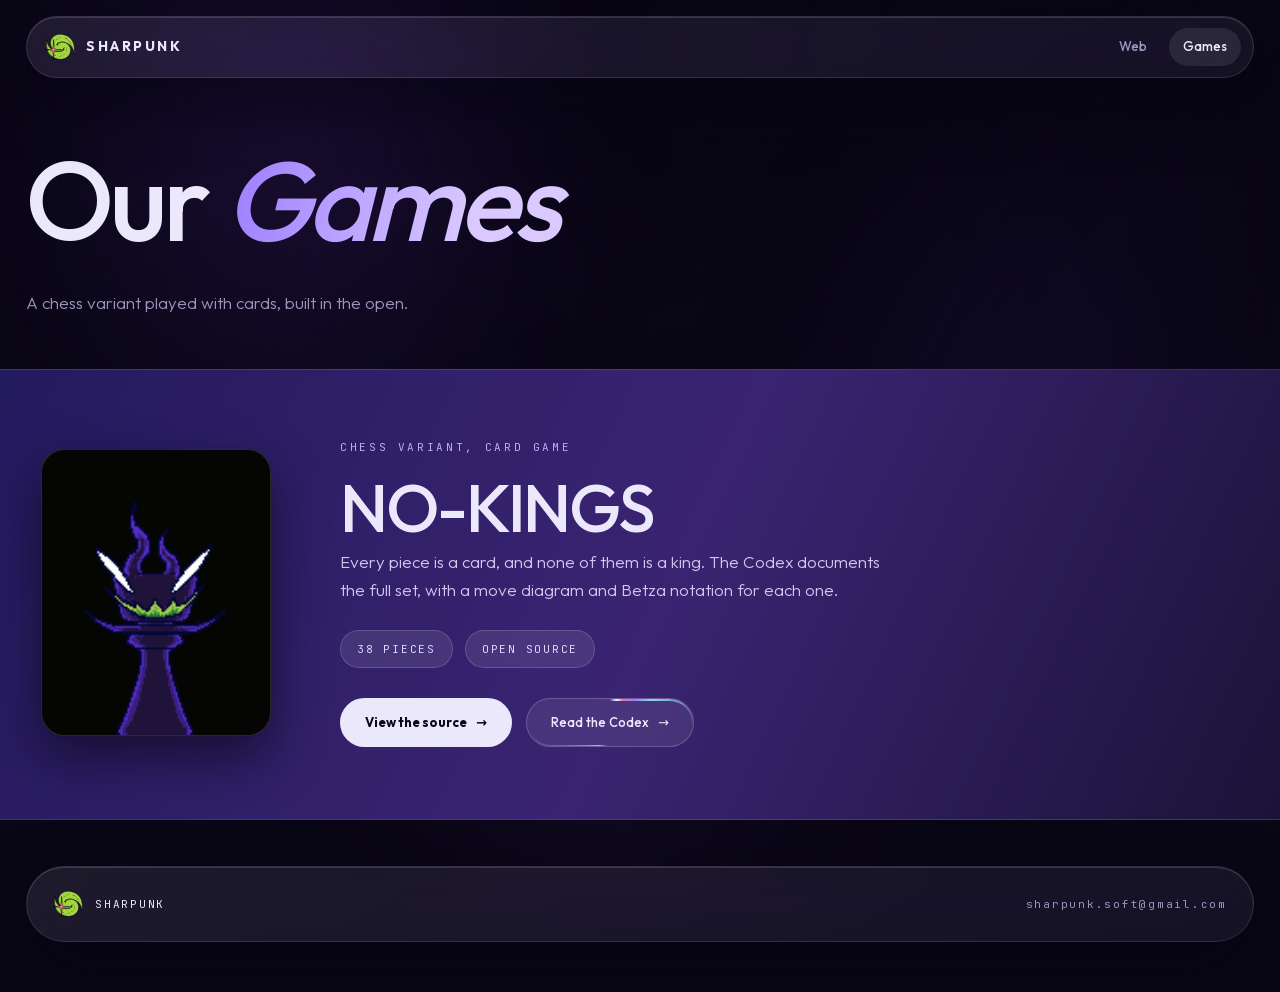
==== games/index.html @ 5f4a90b0 "Drop the Liquid Chrome working name from the shipped site The name was an internal label for one of " ====
<!DOCTYPE html>
<html lang="en">
<head>
  <meta charset="UTF-8">
  <meta name="viewport" content="width=device-width, initial-scale=1.0">
  <title>Games - Sharpunk</title>
  <meta name="description" content="Games built by Sharpunk: NO-KINGS, a chess variant card game, open source on GitHub.">
  <link rel="icon" type="image/svg+xml" href="/favicon.svg">
  <link rel="preload" href="/fonts/outfit.woff2" as="font" type="font/woff2" crossorigin>
  <link rel="preload" href="/fonts/jetbrains-mono.woff2" as="font" type="font/woff2" crossorigin>
  <style>
    /* ============================================================
       SHARPUNK - games
       One game, so it gets a feature treatment rather than a list.
       Layout families here: page header, full-bleed saturated feature,
       footer. Deliberately none of the Web page's sticky stack.
       Dials: DESIGN_VARIANCE 8 - MOTION_INTENSITY 7 - VISUAL_DENSITY 3
       ============================================================ */

    @font-face {
      font-family: 'Outfit'; src: url(/fonts/outfit.woff2) format('woff2');
      font-weight: 100 900; font-display: swap;
    }
    @font-face {
      font-family: 'JetBrains Mono'; src: url(/fonts/jetbrains-mono.woff2) format('woff2');
      font-weight: 100 800; font-display: swap;
    }

    :root {
      --bg:      #090615;
      --violet:  #9b7bff;
      --violet-2:#6d4ad6;
      --fg:      #ece8fb;
      --muted:   #9d95bd;
      --glass:   rgba(255, 255, 255, .055);
      --glass-2: rgba(255, 255, 255, .085);
      --edge:    rgba(255, 255, 255, .11);
      --edge-2:  rgba(255, 255, 255, .19);
      --r-panel: 24px;
      --r-pill:  999px;
      --shell:   1340px;
      --display: 'Outfit', system-ui, sans-serif;
      --mono:    'JetBrains Mono', ui-monospace, monospace;
    }

    * { box-sizing: border-box; }
    html { scroll-behavior: smooth; overflow-x: clip; }
    body {
      margin: 0; background: var(--bg); color: var(--fg);
      font-family: var(--display); font-size: 16px; line-height: 1.65; font-weight: 300;
      -webkit-font-smoothing: antialiased; overflow-x: clip;
    }
    a { color: inherit; }
    ::selection { background: var(--violet); color: #0b0818; }
    .shell { width: 100%; max-width: var(--shell); margin: 0 auto; padding: 0 26px; }
    @media (max-width: 640px) { .shell { padding: 0 18px; } }

    /* ---------------- aurora field ---------------- */
    .aurora { position: fixed; inset: 0; z-index: 0; pointer-events: none; overflow: hidden; }
    .aurora i {
      position: absolute; display: block; border-radius: 50%;
      filter: blur(90px); opacity: .55; will-change: transform;
    }
    .aurora .b1 { width: 56vw; height: 56vw; left: -12vw; top: -14vw;
                  background: radial-gradient(circle, #5b2ea6, transparent 68%);
                  animation: drift1 28s ease-in-out infinite; }
    .aurora .b2 { width: 48vw; height: 48vw; right: -10vw; top: 12vh;
                  background: radial-gradient(circle, #3a2a8f, transparent 66%);
                  animation: drift2 34s ease-in-out infinite; }
    .aurora .b3 { width: 44vw; height: 44vw; left: 24vw; bottom: -18vw;
                  background: radial-gradient(circle, #7a3f9e, transparent 70%);
                  animation: drift3 40s ease-in-out infinite; }
    @keyframes drift1 { 0%,100% { transform: translate3d(0,0,0) scale(1); }
                        50%     { transform: translate3d(8vw, 6vh, 0) scale(1.14); } }
    @keyframes drift2 { 0%,100% { transform: translate3d(0,0,0) scale(1.08); }
                        50%     { transform: translate3d(-7vw, 9vh, 0) scale(.92); } }
    @keyframes drift3 { 0%,100% { transform: translate3d(0,0,0) scale(.96); }
                        50%     { transform: translate3d(6vw, -8vh, 0) scale(1.1); } }
    .veil { position: fixed; inset: 0; z-index: 1; pointer-events: none;
            background: radial-gradient(ellipse at 50% 0%, transparent, var(--bg) 78%); }
    main, header, footer { position: relative; z-index: 2; }

    /* ---------------- glass primitive (web approximation) ---------------- */
    .glass {
      background: linear-gradient(150deg, var(--glass-2), var(--glass));
      border: 1px solid var(--edge);
      box-shadow: inset 0 1px 0 rgba(255,255,255,.14), 0 24px 60px rgba(6, 4, 16, .55);
      backdrop-filter: blur(22px) saturate(150%);
      -webkit-backdrop-filter: blur(22px) saturate(150%);
      border-radius: var(--r-panel);
    }
    @media (prefers-reduced-transparency: reduce) {
      .glass { background: #14102a; backdrop-filter: none; -webkit-backdrop-filter: none; }
    }

    /* ---------------- nav ---------------- */
    header { position: sticky; top: 16px; z-index: 40; padding: 0 26px; }
    .nav {
      max-width: var(--shell); margin: 0 auto; height: 62px;
      display: flex; align-items: center; gap: 26px; padding: 0 12px 0 18px;
      border-radius: var(--r-pill);
    }
    .brand { display: flex; align-items: center; gap: 11px; text-decoration: none; margin-right: auto; }
    .brand img { width: 30px; height: 30px; }
    .brand span { font-weight: 700; letter-spacing: .18em; font-size: 14px; text-transform: uppercase; }
    .nav nav { display: flex; gap: 8px; }
    .nav nav a {
      text-decoration: none; font-size: 13px; color: var(--muted); font-weight: 500;
      padding: 8px 14px; border-radius: var(--r-pill);
      transition: background .3s cubic-bezier(.16,1,.3,1), color .3s;
    }
    .nav nav a:hover, .nav nav a:focus-visible { color: var(--fg); background: var(--glass-2); }
    .nav nav a[aria-current="page"] { color: var(--fg); background: var(--glass-2); }
    @media (max-width: 560px) {
      .brand span { display: none; }
      .nav { gap: 10px; padding: 0 8px 0 14px; }
      .nav nav { gap: 2px; }
      .nav nav a { padding: 8px 10px; font-size: 12.5px; }
    }

    /* ---------------- page header ---------------- */
    /* longhands: the padding shorthand here would zero out the horizontal
       padding .shell provides, leaving the huge title flush against the
       viewport edge on narrow screens */
    .page-head { padding-top: 74px; padding-bottom: 52px; }
    .page-head h1 {
      margin: 0 0 20px; font-weight: 500; letter-spacing: -.04em; line-height: 1;
      font-size: clamp(3rem, 9vw, 7rem);
    }
    /* background-clip: text paints only inside the element's box, so a
       descender would fall outside it and render transparent. The padding
       grows the box past it; the negative margin gives the space back. */
    .page-head h1 em {
      font-style: italic; font-weight: 500;
      background: linear-gradient(100deg, var(--violet), #d9c9ff 70%);
      -webkit-background-clip: text; background-clip: text; color: transparent;
      line-height: 1.15; display: inline-block;
      /* background-clip: text paints only inside the element's box. An italic
         run overhangs its advance width on the last glyph and drops below the
         baseline, so both edges need slack or the final letter is sliced
         (the d in "made" was rendering as an a). The negative margins hand
         the space back to the layout. */
      padding-bottom: .18em; margin-bottom: -.14em;
      padding-right: .16em; margin-right: -.16em;
    }
    .page-head p { margin: 0; color: var(--muted); max-width: 54ch; font-size: 1.06rem; }
    @media (max-width: 700px) { .page-head { padding-top: 48px; padding-bottom: 34px; } }

    /* ---------------- the feature ----------------
       One game, so it gets the page's one saturated surface rather than a
       card in a list. Still inside the dark theme. */
    .feature {
      padding: 68px 0 72px; position: relative; z-index: 2;
      background: linear-gradient(115deg, #241a5e 0%, #3a2472 52%, #1b1338 100%);
      border-top: 1px solid var(--edge); border-bottom: 1px solid var(--edge);
    }
    .feature-in {
      display: grid; grid-template-columns: minmax(0, 260px) minmax(0, 1fr);
      gap: 54px; align-items: center;
    }
    /* Larry, framed as a portrait card. His black is baked into the art, not
       transparent, so rather than fight it the black becomes the card, which
       suits a card game. Cropped toward his face: the eyes sit at 40% down a
       128x228 frame (measured off the rendered pixels), and the object-position
       below places them just above the card's centre. */
    .feature-mark {
      width: 100%; max-width: 230px; justify-self: center;
      aspect-ratio: 4 / 5; overflow: hidden; display: block;
      border-radius: var(--r-panel);
      border: 1px solid rgba(255,255,255,.16);
      box-shadow: inset 0 1px 0 rgba(255,255,255,.12), 0 22px 50px rgba(9,6,21,.62);
      background: #000;
    }
    .feature-mark video {
      width: 100%; height: 100%; display: block;
      object-fit: cover; object-position: 50% 36%;
    }
    .feature h2 {
      margin: 0 0 6px; font-weight: 500; letter-spacing: -.035em; line-height: 1;
      font-size: clamp(2.4rem, 6vw, 4.2rem);
    }
    .feature .kind {
      display: block; margin: 0 0 18px; font-family: var(--mono);
      font-size: 11px; letter-spacing: .24em; text-transform: uppercase; color: #bcaef0;
    }
    .feature p { margin: 0 0 26px; color: #cfc7ee; max-width: 50ch; font-size: 1.06rem; }

    /* facts, grouped rather than a hairline-per-row spec list */
    .facts { display: flex; flex-wrap: wrap; gap: 12px; margin: 0 0 30px; padding: 0; list-style: none; }
    .facts li {
      font-family: var(--mono); font-size: 11px; letter-spacing: .16em; text-transform: uppercase;
      color: #ded7ff; padding: 9px 16px; border-radius: var(--r-pill);
      background: rgba(255,255,255,.09); border: 1px solid rgba(255,255,255,.16);
    }

    .go-row { display: flex; flex-wrap: wrap; gap: 14px; }
    .go {
      display: inline-flex; align-items: center; gap: 9px; text-decoration: none;
      font-size: 13px; font-weight: 500; white-space: nowrap;
      padding: 13px 24px; border-radius: var(--r-pill);
      border: 1px solid var(--edge-2); color: var(--fg); background: rgba(255,255,255,.08);
      transition: background .3s, transform .25s cubic-bezier(.16,1,.3,1);
    }
    .go:hover { background: rgba(255,255,255,.16); transform: translateY(-2px); }
    .go:focus-visible { outline: 2px solid #fff; outline-offset: 3px; }
    .go .arw { transition: transform .3s cubic-bezier(.16,1,.3,1); }
    .go:hover .arw { transform: translateX(4px); }
    .go-solid { background: var(--fg); color: #0b0818; border-color: transparent; font-weight: 700; }
    .go-solid:hover { background: #fff; }

    @media (max-width: 860px) {
      .feature { padding: 46px 0 50px; }
      .feature-in { grid-template-columns: 1fr; gap: 26px; justify-items: start; }
      .feature-mark { max-width: 170px; justify-self: start; }
    }

    /* ---------------- footer ---------------- */
    footer { padding: 46px 0 50px; }
    .foot-base {
      display: flex; justify-content: space-between; align-items: center; gap: 18px; flex-wrap: wrap;
      padding: 22px 26px; border-radius: var(--r-pill);
      font-family: var(--mono); font-size: 11px; letter-spacing: .16em;
      text-transform: uppercase; color: var(--muted);
    }
    .foot-base a { color: var(--violet); text-decoration: none; }
    .foot-base a:hover { color: var(--fg); }
    .foot-base .mk { display: flex; align-items: center; gap: 12px; color: var(--fg); text-decoration: none; }
    .foot-base .mk img { width: 30px; height: 30px; }

    /* click-to-copy address. A button, not a link: it performs an action
       rather than navigating, and aria-live announces the confirmation. */
    .mailcopy {
      font: inherit; color: inherit; letter-spacing: inherit;
      background: none; border: 0; padding: 0; cursor: pointer;
    }
    .mailcopy:hover { color: var(--violet); }
    .mailcopy:focus-visible { outline: 2px solid var(--violet); outline-offset: 3px; border-radius: 4px; }
    .mailcopy[data-copied] { color: var(--violet); }
    /* ---------------- reveal ---------------- */
    .reveal { opacity: 0; transform: translateY(22px); }
    .reveal.in {
      opacity: 1; transform: none;
      transition: opacity .9s cubic-bezier(.16,1,.3,1), transform .9s cubic-bezier(.16,1,.3,1);
      transition-delay: var(--d, 0ms);
    }
    /* ---------------- liquid metal rim ----------------
       An iridescent specular edge that travels around the pill, after the
       liquid-metal component on metal.jakubantalik.com. That one paints two
       2D canvases per button; this is the CSS equivalent: a conic gradient
       masked down to just the border ring, with a drop-shadow so the bright
       part blooms outward the way the reference does.
       --metal has to be registered with @property: an unregistered custom
       property is not interpolatable, so the sweep would snap rather than
       travel. Without @property support the rim still renders, just static. */
    @property --metal {
      syntax: "<angle>";
      initial-value: 0deg;
      inherits: false;
    }
    .btn, .go { position: relative; }
    .btn::before, .go::before {
      content: ""; position: absolute; inset: 0; border-radius: inherit;
      padding: 1.5px; pointer-events: none;
      background: conic-gradient(from var(--metal),
        transparent 0deg,
        rgba(255, 255, 255, .95) 16deg,
        #f769ad 30deg,
        #9b7bff 48deg,
        rgba(150, 225, 255, .9) 62deg,
        transparent 92deg,
        transparent 186deg,
        rgba(255, 255, 255, .6) 206deg,
        #9b7bff 226deg,
        transparent 262deg,
        transparent 360deg);
      /* keep only the ring: the border box minus the content box */
      -webkit-mask: linear-gradient(#000 0 0) content-box, linear-gradient(#000 0 0);
      -webkit-mask-composite: xor;
      mask: linear-gradient(#000 0 0) content-box, linear-gradient(#000 0 0);
      mask-composite: exclude;
      filter: drop-shadow(0 0 5px rgba(155, 123, 255, .5));
      animation: metal-sweep 6s linear infinite;
    }
    @keyframes metal-sweep { to { --metal: 360deg; } }
    /* the solid button sits out: content:none removes the pseudo-element
       altogether rather than just hiding it */
    .go-solid::before { content: none; }

    @media (prefers-reduced-motion: reduce) {
      /* hold the rim still, but keep it */
      .btn::before, .go::before { animation: none; }
      html { scroll-behavior: auto; }
      .reveal, .reveal.in { opacity: 1; transform: none; transition: none; }
      .aurora i { animation: none; }
      .go, .nav nav a { transition: none; }
    }
  </style>
</head>
<body>
  <div class="aurora" aria-hidden="true"><i class="b1"></i><i class="b2"></i><i class="b3"></i></div>
  <div class="veil" aria-hidden="true"></div>

  <header>
    <div class="nav glass">
      <a class="brand" href="/"><img src="/logo.svg" alt=""><span>Sharpunk</span></a>
      <nav>
        <a href="/web/">Web</a>
        <a href="/games/" aria-current="page">Games</a>
      </nav>
    </div>
  </header>

  <main>
    <div class="shell page-head">
      <h1 class="reveal">Our <em>Games</em></h1>
      <p class="reveal" style="--d:90ms">A chess variant played with cards, built in the open.</p>
    </div>

    <section class="feature">
      <div class="shell feature-in">
        <span class="feature-mark reveal">
          <video src="/art/larry.mp4" poster="/art/larry-anim.webp"
                 autoplay loop muted playsinline aria-label="Larry, a NO-KINGS piece"></video>
        </span>
        <div class="reveal" style="--d:90ms">
          <span class="kind">Chess variant, card game</span>
          <h2>NO-KINGS</h2>
          <p>Every piece is a card, and none of them is a king. The Codex documents the full set, with a move diagram and Betza notation for each one.</p>
          <ul class="facts">
            <li>38 pieces</li>
            <li>Open source</li>
          </ul>
          <div class="go-row">
            <a class="go go-solid" href="https://github.com/SharpMox/NO-KINGS" target="_blank" rel="noopener">View the source <span class="arw">&rarr;</span></a>
            <a class="go" href="https://sharpmox.github.io/NO-KINGS/codex" target="_blank" rel="noopener">Read the Codex <span class="arw">&rarr;</span></a>
          </div>
        </div>
      </div>
    </section>
  </main>

  <footer>
    <div class="shell">
      <div class="foot-base glass">
        <a class="mk" href="/"><img src="/logo.svg" alt=""> Sharpunk</a>
        <button class="mailcopy" type="button" data-mail="sharpunk.soft@gmail.com" aria-live="polite">sharpunk.soft@gmail.com</button>
      </div>
    </div>
  </footer>

  <script>
    (function () {
      // an autoplaying loop is motion like any other: hold the poster frame
      // when the visitor has asked for less of it
      if (matchMedia('(prefers-reduced-motion: reduce)').matches) {
        document.querySelectorAll('video[autoplay]').forEach(v => {
          v.removeAttribute('autoplay'); v.pause(); v.currentTime = 0;
        });
      }
      /* click-to-copy address, with a fallback for contexts where the async
         clipboard API is unavailable or refused */
      document.querySelectorAll('.mailcopy').forEach(btn => {
        const addr = btn.dataset.mail, label = btn.textContent;
        let restore = 0;
        btn.addEventListener('click', async () => {
          try {
            await navigator.clipboard.writeText(addr);
          } catch {
            const t = document.createElement('textarea');
            t.value = addr; t.setAttribute('readonly', '');
            t.style.cssText = 'position:fixed;top:-9999px;opacity:0';
            document.body.appendChild(t); t.select();
            try { document.execCommand('copy'); } finally { t.remove(); }
          }
          btn.textContent = 'Copied'; btn.dataset.copied = '';
          clearTimeout(restore);
          restore = setTimeout(() => {
            btn.textContent = label; delete btn.dataset.copied;
          }, 1600);
        });
      });

      const io = new IntersectionObserver(es => {
        for (const e of es) if (e.isIntersecting) { e.target.classList.add('in'); io.unobserve(e.target); }
      }, { threshold: 0, rootMargin: '0px 0px -7% 0px' });
      document.querySelectorAll('.reveal').forEach(el => io.observe(el));

      /* An instant jump moves an element from below the viewport to above it
         without ever being intersecting, so the observer never fires. Sweep
         anything already at or above the fold. */
      const sweep = () => document.querySelectorAll('.reveal:not(.in)').forEach(el => {
        if (el.getBoundingClientRect().top < innerHeight) { el.classList.add('in'); io.unobserve(el); }
      });
      addEventListener('load', sweep);
      addEventListener('hashchange', () => setTimeout(sweep, 700));
      if ('onscrollend' in window) addEventListener('scrollend', sweep);
    })();
  </script>
</body>
</html>
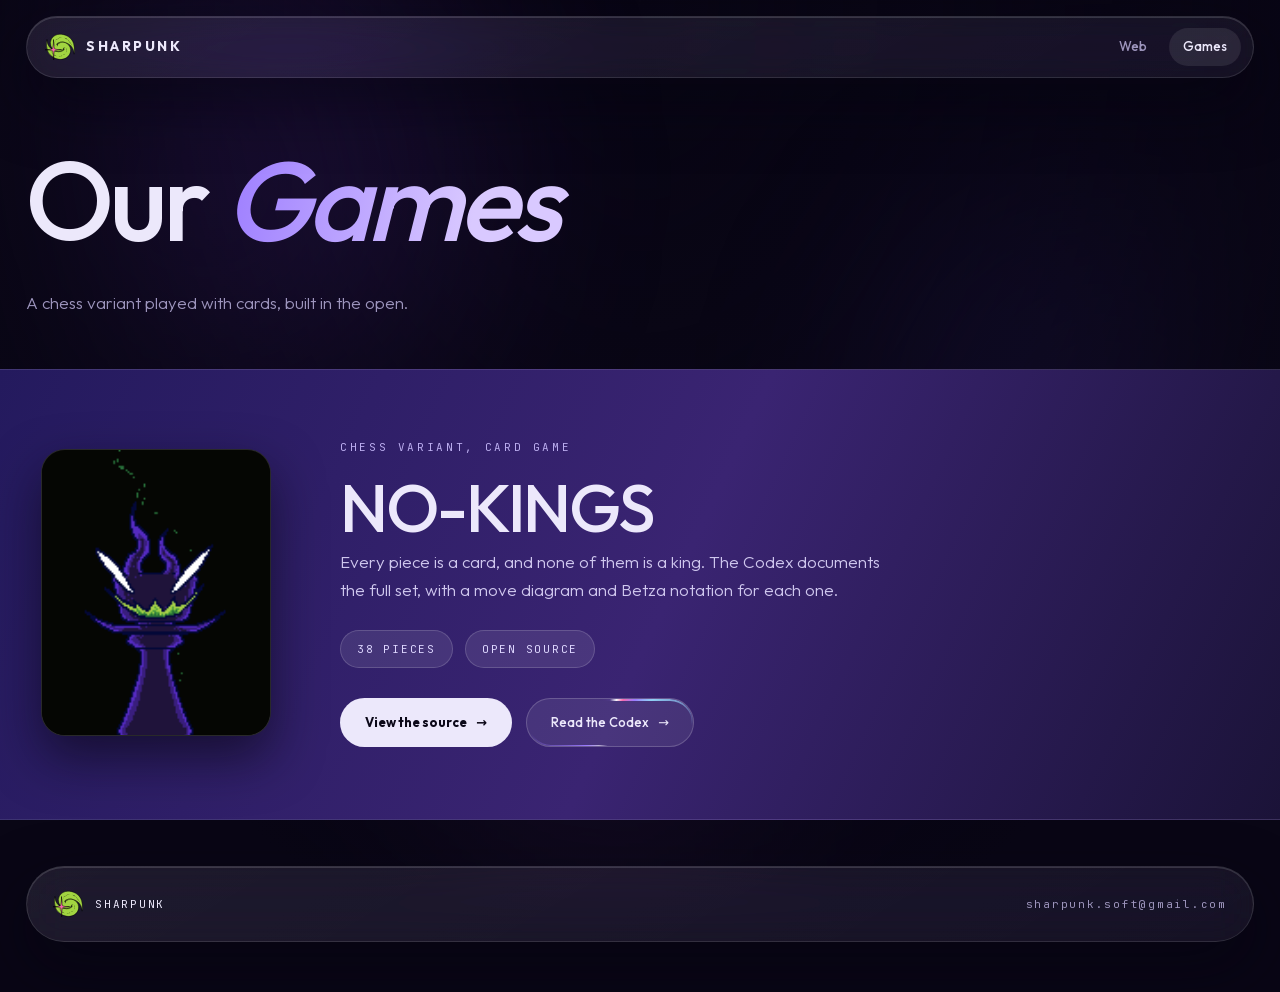
==== commit acecf4ff: "Stop the home page paying for game assets nobody has asked to play The strip warmed its jump, dive, " ====
--- a/games/index.html
+++ b/games/index.html
@@ -320,7 +320,7 @@
       <div class="shell feature-in">
         <span class="feature-mark reveal">
           <video src="/art/larry.mp4" poster="/art/larry-anim.webp"
-                 autoplay loop muted playsinline aria-label="Larry, a NO-KINGS piece"></video>
+                 preload="none" loop muted playsinline aria-label="Larry, a NO-KINGS piece"></video>
         </span>
         <div class="reveal" style="--d:90ms">
           <span class="kind">Chess variant, card game</span>
@@ -350,12 +350,18 @@
 
   <script>
     (function () {
-      // an autoplaying loop is motion like any other: hold the poster frame
-      // when the visitor has asked for less of it
-      if (matchMedia('(prefers-reduced-motion: reduce)').matches) {
-        document.querySelectorAll('video[autoplay]').forEach(v => {
-          v.removeAttribute('autoplay'); v.pause(); v.currentTime = 0;
-        });
+      /* The clip is 133KB and sits below the fold, so preload="none" keeps it
+         off the initial load entirely; the poster frame stands in until the
+         band is nearly in view. An autoplaying loop is also motion like any
+         other, so under reduced motion it simply never starts and the poster
+         is what you get. */
+      const clip = document.querySelector('.feature-mark video');
+      if (clip && !matchMedia('(prefers-reduced-motion: reduce)').matches) {
+        new IntersectionObserver((es, obs) => {
+          if (!es[0].isIntersecting) return;
+          obs.disconnect();
+          clip.play().catch(() => {});   // a refused autoplay just leaves the poster
+        }, { rootMargin: '300px' }).observe(clip);
       }
       /* click-to-copy address, with a fallback for contexts where the async
          clipboard API is unavailable or refused */
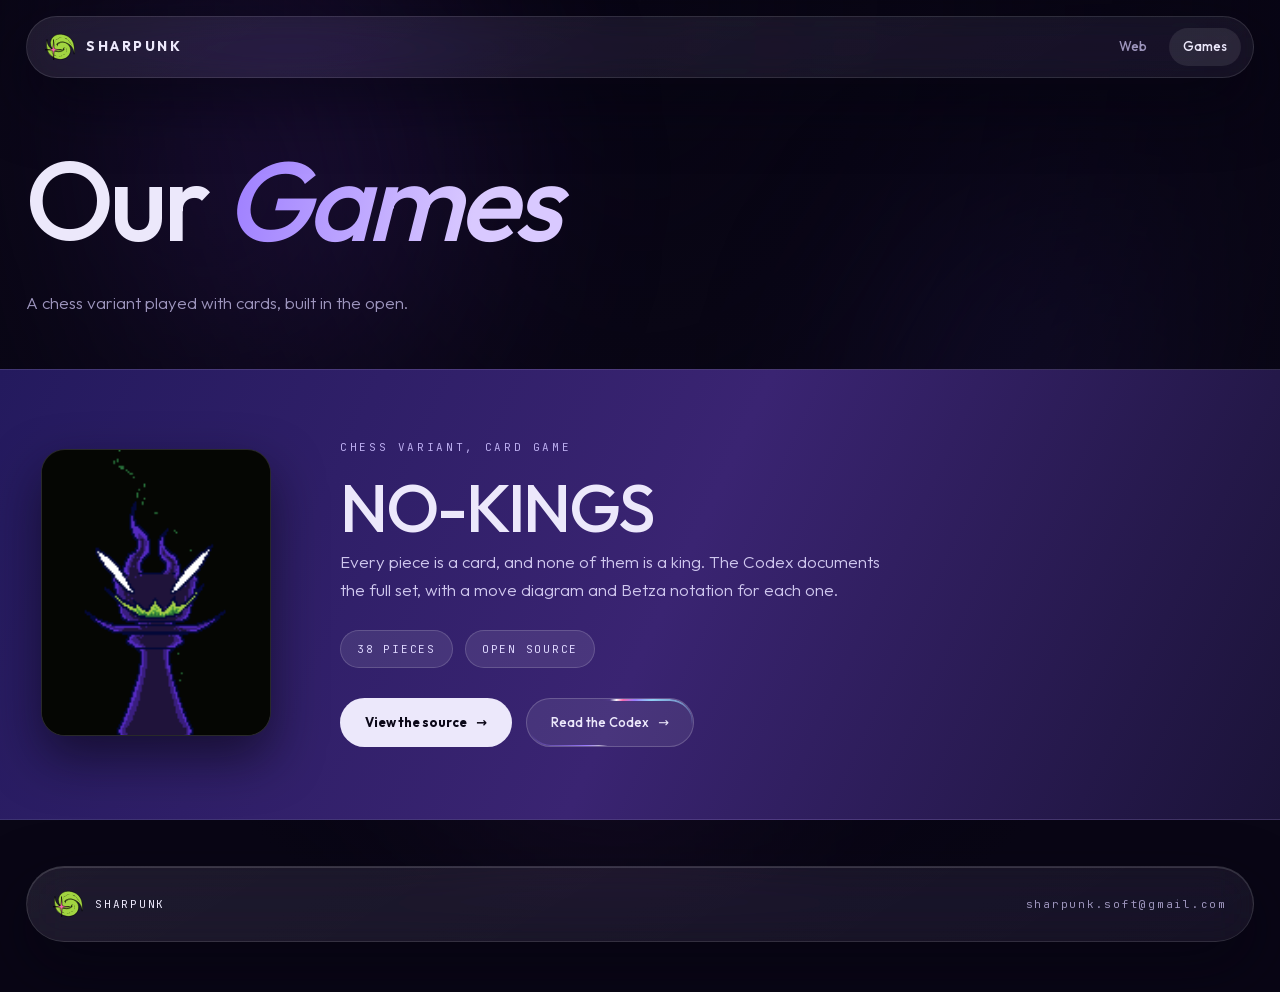
==== commit 671da656: "Even out the nav pill's border The borders were already 1px on every side, but .glass also lays an i" ====
--- a/games/index.html
+++ b/games/index.html
@@ -100,6 +100,10 @@
       display: flex; align-items: center; gap: 26px; padding: 0 12px 0 18px;
       border-radius: var(--r-pill);
     }
+    /* The .glass top highlight reads as light from above, which works on the
+       big panels but on a 62px pill it just makes the top border look twice
+       as thick as the bottom. Keep the drop shadow, drop the highlight. */
+    .nav { box-shadow: 0 24px 60px rgba(6, 4, 16, .55); }
     .brand { display: flex; align-items: center; gap: 11px; text-decoration: none; margin-right: auto; }
     .brand img { width: 30px; height: 30px; }
     .brand span { font-weight: 700; letter-spacing: .18em; font-size: 14px; text-transform: uppercase; }
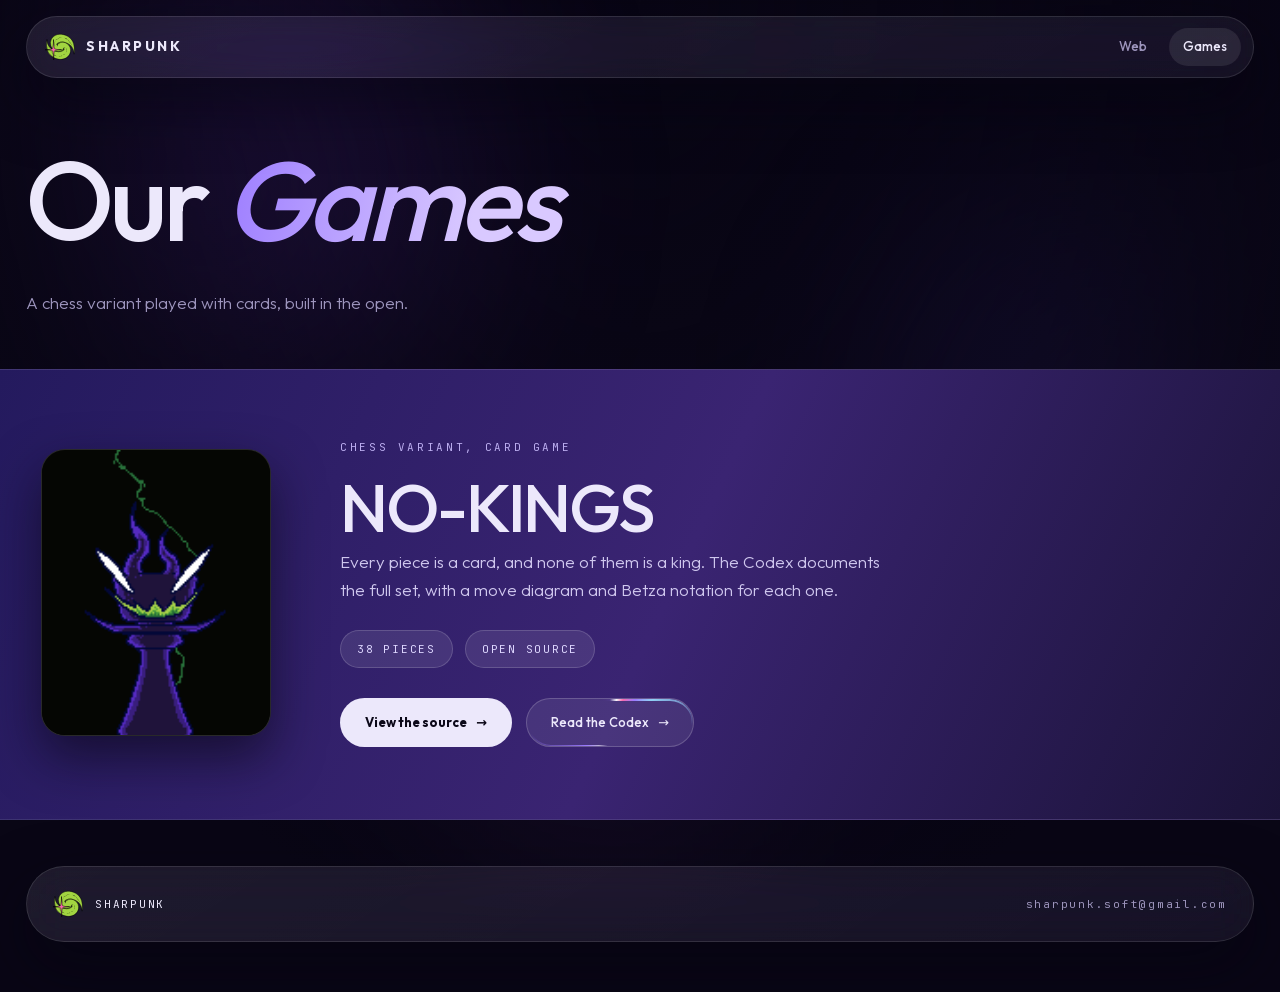
==== commit 3c27a950: "Even out the footer bar's border too Same cause as the nav: the .foot-base pill is a .glass surface," ====
--- a/games/index.html
+++ b/games/index.html
@@ -226,6 +226,9 @@
       font-family: var(--mono); font-size: 11px; letter-spacing: .16em;
       text-transform: uppercase; color: var(--muted);
     }
+    /* same as the nav: the .glass top highlight makes a pill-shaped bar look
+       like its top border is twice the thickness of its bottom */
+    .foot-base { box-shadow: 0 24px 60px rgba(6, 4, 16, .55); }
     .foot-base a { color: var(--violet); text-decoration: none; }
     .foot-base a:hover { color: var(--fg); }
     .foot-base .mk { display: flex; align-items: center; gap: 12px; color: var(--fg); text-decoration: none; }
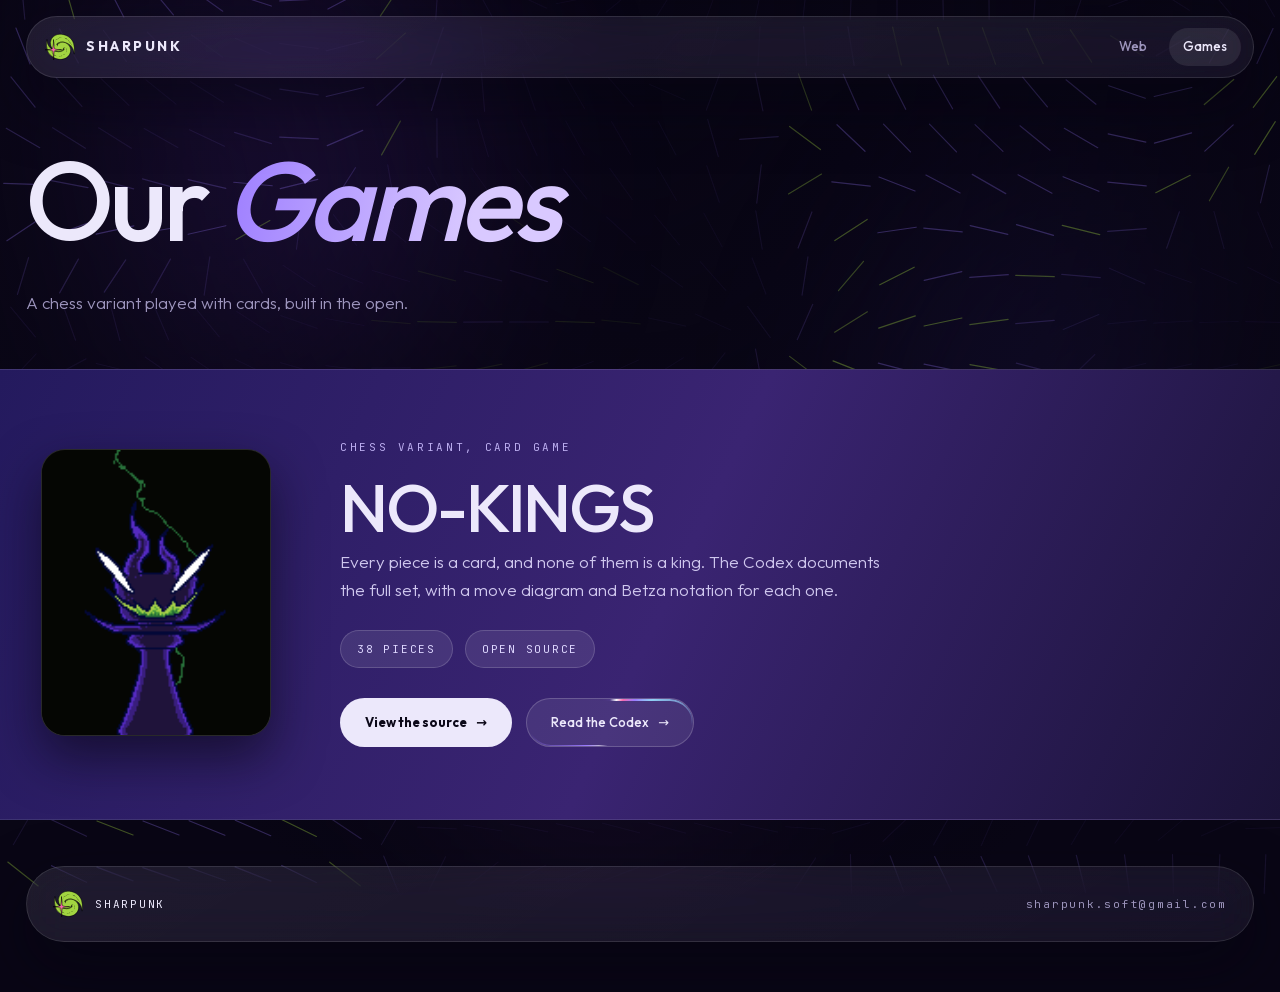
==== commit 5862d56d: "Add an animated vector-field background to all three pages Short vector marks on a lattice, drawn be" ====
--- a/games/index.html
+++ b/games/index.html
@@ -79,6 +79,20 @@
     .veil { position: fixed; inset: 0; z-index: 1; pointer-events: none;
             background: radial-gradient(ellipse at 50% 0%, transparent, var(--bg) 78%); }
     main, header, footer { position: relative; z-index: 2; }
+
+    /* ---------------- the background lattice ----------------
+       Fixed to the viewport, not stretched over the document: the pattern is
+       sampled in document coordinates by field.js and the lattice is offset by
+       the scroll position, so it scrolls with the content while the backing
+       store stays one screen. z-index 1 and placed after .veil so it sits on
+       top of the vignette, matching the home page, where the field lives
+       inside a z-index 2 section and so paints above it.
+       Explicit width/height, not inset alone: canvas is a replaced element, so
+       left/right: 0 with width: auto falls back to its intrinsic 300x150. */
+    .field {
+      position: fixed; inset: 0; width: 100%; height: 100%;
+      z-index: 1; pointer-events: none; opacity: .6;
+    }
 
     /* ---------------- glass primitive (web approximation) ---------------- */
     .glass {
@@ -306,6 +320,7 @@
 <body>
   <div class="aurora" aria-hidden="true"><i class="b1"></i><i class="b2"></i><i class="b3"></i></div>
   <div class="veil" aria-hidden="true"></div>
+  <canvas class="field" aria-hidden="true"></canvas>
 
   <header>
     <div class="nav glass">
@@ -319,8 +334,8 @@
 
   <main>
     <div class="shell page-head">
-      <h1 class="reveal">Our <em>Games</em></h1>
-      <p class="reveal" style="--d:90ms">A chess variant played with cards, built in the open.</p>
+      <h1>Our <em>Games</em></h1>
+      <p>A chess variant played with cards, built in the open.</p>
     </div>
 
     <section class="feature">
@@ -409,5 +424,6 @@
       if ('onscrollend' in window) addEventListener('scrollend', sweep);
     })();
   </script>
+  <script src="/field.js" defer></script>
 </body>
 </html>
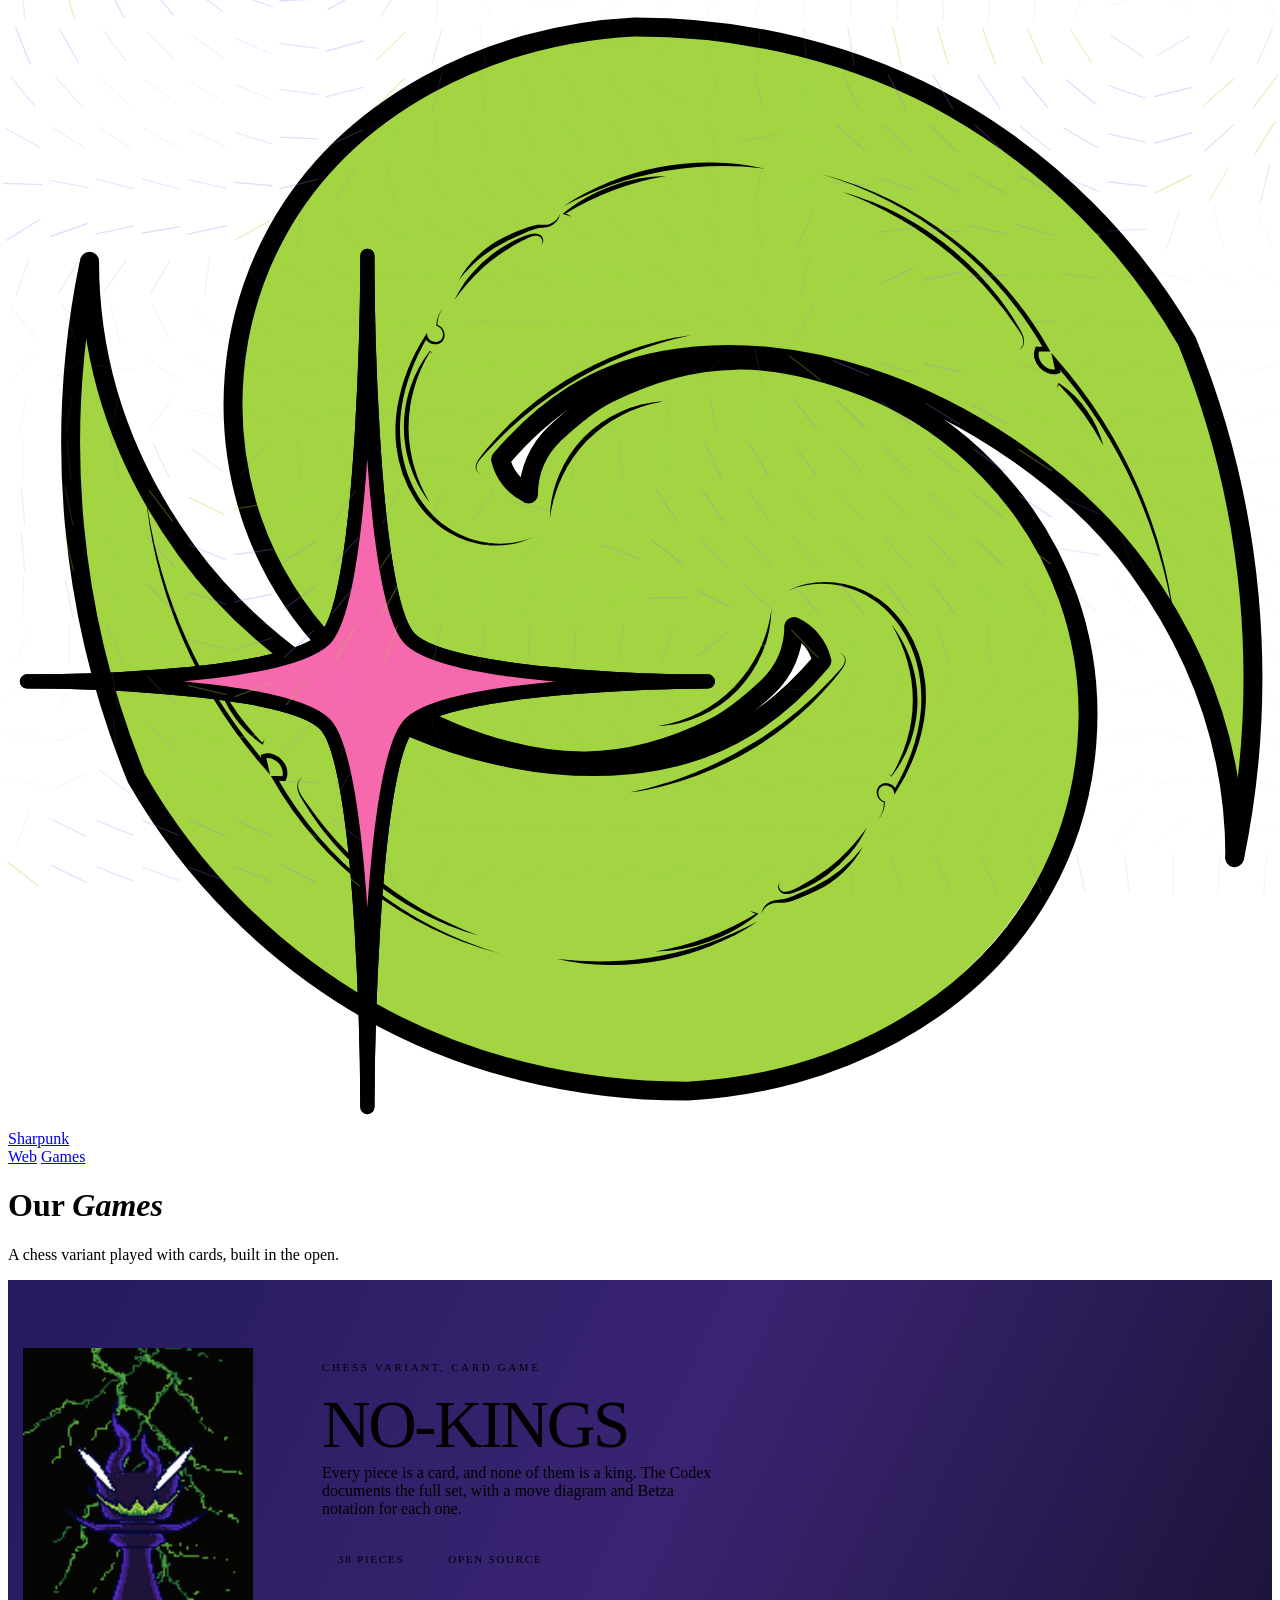
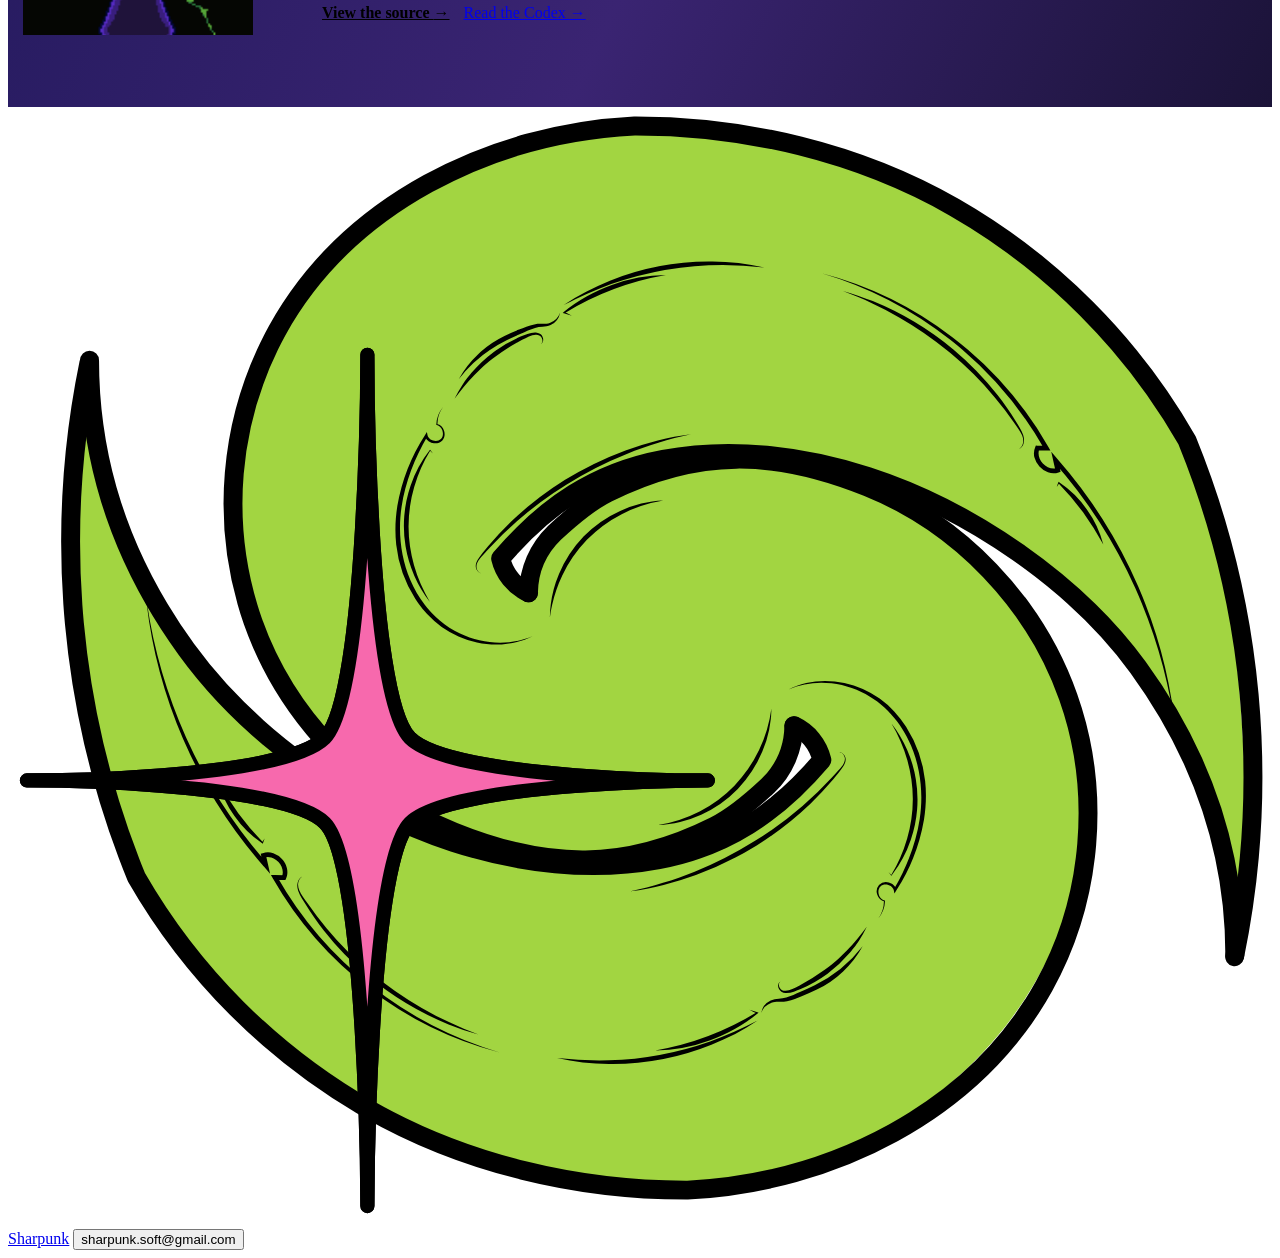
==== commit bc20032d: "chore: point NO-KINGS links at nokings.sharpunk.com The NO-KINGS site moves from the sharpmox.github" ====
--- a/games/index.html
+++ b/games/index.html
@@ -8,77 +8,18 @@
   <link rel="icon" type="image/svg+xml" href="/favicon.svg">
   <link rel="preload" href="/fonts/outfit.woff2" as="font" type="font/woff2" crossorigin>
   <link rel="preload" href="/fonts/jetbrains-mono.woff2" as="font" type="font/woff2" crossorigin>
+  <link rel="stylesheet" href="/site.css?v=1">
   <style>
     /* ============================================================
        SHARPUNK - games
        One game, so it gets a feature treatment rather than a list.
        Layout families here: page header, full-bleed saturated feature,
        footer. Deliberately none of the Web page's sticky stack.
+       Shared tokens, nav, glass, footer and link pill live in /site.css.
        Dials: DESIGN_VARIANCE 8 - MOTION_INTENSITY 7 - VISUAL_DENSITY 3
        ============================================================ */
 
-    @font-face {
-      font-family: 'Outfit'; src: url(/fonts/outfit.woff2) format('woff2');
-      font-weight: 100 900; font-display: swap;
-    }
-    @font-face {
-      font-family: 'JetBrains Mono'; src: url(/fonts/jetbrains-mono.woff2) format('woff2');
-      font-weight: 100 800; font-display: swap;
-    }
-
-    :root {
-      --bg:      #090615;
-      --violet:  #9b7bff;
-      --violet-2:#6d4ad6;
-      --fg:      #ece8fb;
-      --muted:   #9d95bd;
-      --glass:   rgba(255, 255, 255, .055);
-      --glass-2: rgba(255, 255, 255, .085);
-      --edge:    rgba(255, 255, 255, .11);
-      --edge-2:  rgba(255, 255, 255, .19);
-      --r-panel: 24px;
-      --r-pill:  999px;
-      --shell:   1340px;
-      --display: 'Outfit', system-ui, sans-serif;
-      --mono:    'JetBrains Mono', ui-monospace, monospace;
-    }
-
-    * { box-sizing: border-box; }
-    html { scroll-behavior: smooth; overflow-x: clip; }
-    body {
-      margin: 0; background: var(--bg); color: var(--fg);
-      font-family: var(--display); font-size: 16px; line-height: 1.65; font-weight: 300;
-      -webkit-font-smoothing: antialiased; overflow-x: clip;
-    }
-    a { color: inherit; }
-    ::selection { background: var(--violet); color: #0b0818; }
-    .shell { width: 100%; max-width: var(--shell); margin: 0 auto; padding: 0 26px; }
-    @media (max-width: 640px) { .shell { padding: 0 18px; } }
-
-    /* ---------------- aurora field ---------------- */
-    .aurora { position: fixed; inset: 0; z-index: 0; pointer-events: none; overflow: hidden; }
-    .aurora i {
-      position: absolute; display: block; border-radius: 50%;
-      filter: blur(90px); opacity: .55; will-change: transform;
-    }
-    .aurora .b1 { width: 56vw; height: 56vw; left: -12vw; top: -14vw;
-                  background: radial-gradient(circle, #5b2ea6, transparent 68%);
-                  animation: drift1 28s ease-in-out infinite; }
-    .aurora .b2 { width: 48vw; height: 48vw; right: -10vw; top: 12vh;
-                  background: radial-gradient(circle, #3a2a8f, transparent 66%);
-                  animation: drift2 34s ease-in-out infinite; }
-    .aurora .b3 { width: 44vw; height: 44vw; left: 24vw; bottom: -18vw;
-                  background: radial-gradient(circle, #7a3f9e, transparent 70%);
-                  animation: drift3 40s ease-in-out infinite; }
-    @keyframes drift1 { 0%,100% { transform: translate3d(0,0,0) scale(1); }
-                        50%     { transform: translate3d(8vw, 6vh, 0) scale(1.14); } }
-    @keyframes drift2 { 0%,100% { transform: translate3d(0,0,0) scale(1.08); }
-                        50%     { transform: translate3d(-7vw, 9vh, 0) scale(.92); } }
-    @keyframes drift3 { 0%,100% { transform: translate3d(0,0,0) scale(.96); }
-                        50%     { transform: translate3d(6vw, -8vh, 0) scale(1.1); } }
-    .veil { position: fixed; inset: 0; z-index: 1; pointer-events: none;
-            background: radial-gradient(ellipse at 50% 0%, transparent, var(--bg) 78%); }
-    main, header, footer { position: relative; z-index: 2; }
+    main, footer { position: relative; z-index: 2; }
 
     /* ---------------- the background lattice ----------------
        Fixed to the viewport, not stretched over the document: the pattern is
@@ -94,76 +35,6 @@
       z-index: 1; pointer-events: none; opacity: .6;
     }
 
-    /* ---------------- glass primitive (web approximation) ---------------- */
-    .glass {
-      background: linear-gradient(150deg, var(--glass-2), var(--glass));
-      border: 1px solid var(--edge);
-      box-shadow: inset 0 1px 0 rgba(255,255,255,.14), 0 24px 60px rgba(6, 4, 16, .55);
-      backdrop-filter: blur(22px) saturate(150%);
-      -webkit-backdrop-filter: blur(22px) saturate(150%);
-      border-radius: var(--r-panel);
-    }
-    @media (prefers-reduced-transparency: reduce) {
-      .glass { background: #14102a; backdrop-filter: none; -webkit-backdrop-filter: none; }
-    }
-
-    /* ---------------- nav ---------------- */
-    header { position: sticky; top: 16px; z-index: 40; padding: 0 26px; }
-    .nav {
-      max-width: var(--shell); margin: 0 auto; height: 62px;
-      display: flex; align-items: center; gap: 26px; padding: 0 12px 0 18px;
-      border-radius: var(--r-pill);
-    }
-    /* The .glass top highlight reads as light from above, which works on the
-       big panels but on a 62px pill it just makes the top border look twice
-       as thick as the bottom. Keep the drop shadow, drop the highlight. */
-    .nav { box-shadow: 0 24px 60px rgba(6, 4, 16, .55); }
-    .brand { display: flex; align-items: center; gap: 11px; text-decoration: none; margin-right: auto; }
-    .brand img { width: 30px; height: 30px; }
-    .brand span { font-weight: 700; letter-spacing: .18em; font-size: 14px; text-transform: uppercase; }
-    .nav nav { display: flex; gap: 8px; }
-    .nav nav a {
-      text-decoration: none; font-size: 13px; color: var(--muted); font-weight: 500;
-      padding: 8px 14px; border-radius: var(--r-pill);
-      transition: background .3s cubic-bezier(.16,1,.3,1), color .3s;
-    }
-    .nav nav a:hover, .nav nav a:focus-visible { color: var(--fg); background: var(--glass-2); }
-    .nav nav a[aria-current="page"] { color: var(--fg); background: var(--glass-2); }
-    @media (max-width: 560px) {
-      .brand span { display: none; }
-      .nav { gap: 10px; padding: 0 8px 0 14px; }
-      .nav nav { gap: 2px; }
-      .nav nav a { padding: 8px 10px; font-size: 12.5px; }
-    }
-
-    /* ---------------- page header ---------------- */
-    /* longhands: the padding shorthand here would zero out the horizontal
-       padding .shell provides, leaving the huge title flush against the
-       viewport edge on narrow screens */
-    .page-head { padding-top: 74px; padding-bottom: 52px; }
-    .page-head h1 {
-      margin: 0 0 20px; font-weight: 500; letter-spacing: -.04em; line-height: 1;
-      font-size: clamp(3rem, 9vw, 7rem);
-    }
-    /* background-clip: text paints only inside the element's box, so a
-       descender would fall outside it and render transparent. The padding
-       grows the box past it; the negative margin gives the space back. */
-    .page-head h1 em {
-      font-style: italic; font-weight: 500;
-      background: linear-gradient(100deg, var(--violet), #d9c9ff 70%);
-      -webkit-background-clip: text; background-clip: text; color: transparent;
-      line-height: 1.15; display: inline-block;
-      /* background-clip: text paints only inside the element's box. An italic
-         run overhangs its advance width on the last glyph and drops below the
-         baseline, so both edges need slack or the final letter is sliced
-         (the d in "made" was rendering as an a). The negative margins hand
-         the space back to the layout. */
-      padding-bottom: .18em; margin-bottom: -.14em;
-      padding-right: .16em; margin-right: -.16em;
-    }
-    .page-head p { margin: 0; color: var(--muted); max-width: 54ch; font-size: 1.06rem; }
-    @media (max-width: 700px) { .page-head { padding-top: 48px; padding-bottom: 34px; } }
-
     /* ---------------- the feature ----------------
        One game, so it gets the page's one saturated surface rather than a
        card in a list. Still inside the dark theme. */
@@ -185,8 +56,8 @@
       width: 100%; max-width: 230px; justify-self: center;
       aspect-ratio: 4 / 5; overflow: hidden; display: block;
       border-radius: var(--r-panel);
-      border: 1px solid rgba(255,255,255,.16);
-      box-shadow: inset 0 1px 0 rgba(255,255,255,.12), 0 22px 50px rgba(9,6,21,.62);
+      border: 1px solid var(--edge-2);
+      box-shadow: inset 0 1px 0 var(--edge), 0 22px 50px rgb(var(--bg-rgb) / .62);
       background: #000;
     }
     .feature-mark video {
@@ -199,64 +70,31 @@
     }
     .feature .kind {
       display: block; margin: 0 0 18px; font-family: var(--mono);
-      font-size: 11px; letter-spacing: .24em; text-transform: uppercase; color: #bcaef0;
-    }
-    .feature p { margin: 0 0 26px; color: #cfc7ee; max-width: 50ch; font-size: 1.06rem; }
+      font-size: 11px; letter-spacing: .24em; text-transform: uppercase; color: var(--violet-light);
+    }
+    .feature p { margin: 0 0 26px; color: var(--fg); max-width: 50ch; font-size: 1rem; }
 
     /* facts, grouped rather than a hairline-per-row spec list */
     .facts { display: flex; flex-wrap: wrap; gap: 12px; margin: 0 0 30px; padding: 0; list-style: none; }
     .facts li {
       font-family: var(--mono); font-size: 11px; letter-spacing: .16em; text-transform: uppercase;
-      color: #ded7ff; padding: 9px 16px; border-radius: var(--r-pill);
-      background: rgba(255,255,255,.09); border: 1px solid rgba(255,255,255,.16);
+      color: var(--fg); padding: 9px 16px; border-radius: var(--r-pill);
+      background: var(--glass-2); border: 1px solid var(--edge-2);
     }
 
     .go-row { display: flex; flex-wrap: wrap; gap: 14px; }
-    .go {
-      display: inline-flex; align-items: center; gap: 9px; text-decoration: none;
-      font-size: 13px; font-weight: 500; white-space: nowrap;
-      padding: 13px 24px; border-radius: var(--r-pill);
-      border: 1px solid var(--edge-2); color: var(--fg); background: rgba(255,255,255,.08);
-      transition: background .3s, transform .25s cubic-bezier(.16,1,.3,1);
-    }
-    .go:hover { background: rgba(255,255,255,.16); transform: translateY(-2px); }
-    .go:focus-visible { outline: 2px solid #fff; outline-offset: 3px; }
-    .go .arw { transition: transform .3s cubic-bezier(.16,1,.3,1); }
-    .go:hover .arw { transform: translateX(4px); }
-    .go-solid { background: var(--fg); color: #0b0818; border-color: transparent; font-weight: 700; }
+    .go-solid { background: var(--fg); color: var(--bg); border-color: transparent; font-weight: 700; }
     .go-solid:hover { background: #fff; }
-
-    @media (max-width: 860px) {
+    /* the solid button sits out of the metal rim: content:none removes the
+       pseudo-element altogether rather than just hiding it */
+    .go-solid::before { content: none; }
+
+    @media (max-width: 900px) {
       .feature { padding: 46px 0 50px; }
       .feature-in { grid-template-columns: 1fr; gap: 26px; justify-items: start; }
       .feature-mark { max-width: 170px; justify-self: start; }
     }
 
-    /* ---------------- footer ---------------- */
-    footer { padding: 46px 0 50px; }
-    .foot-base {
-      display: flex; justify-content: space-between; align-items: center; gap: 18px; flex-wrap: wrap;
-      padding: 22px 26px; border-radius: var(--r-pill);
-      font-family: var(--mono); font-size: 11px; letter-spacing: .16em;
-      text-transform: uppercase; color: var(--muted);
-    }
-    /* same as the nav: the .glass top highlight makes a pill-shaped bar look
-       like its top border is twice the thickness of its bottom */
-    .foot-base { box-shadow: 0 24px 60px rgba(6, 4, 16, .55); }
-    .foot-base a { color: var(--violet); text-decoration: none; }
-    .foot-base a:hover { color: var(--fg); }
-    .foot-base .mk { display: flex; align-items: center; gap: 12px; color: var(--fg); text-decoration: none; }
-    .foot-base .mk img { width: 30px; height: 30px; }
-
-    /* click-to-copy address. A button, not a link: it performs an action
-       rather than navigating, and aria-live announces the confirmation. */
-    .mailcopy {
-      font: inherit; color: inherit; letter-spacing: inherit;
-      background: none; border: 0; padding: 0; cursor: pointer;
-    }
-    .mailcopy:hover { color: var(--violet); }
-    .mailcopy:focus-visible { outline: 2px solid var(--violet); outline-offset: 3px; border-radius: 4px; }
-    .mailcopy[data-copied] { color: var(--violet); }
     /* ---------------- reveal ---------------- */
     .reveal { opacity: 0; transform: translateY(22px); }
     .reveal.in {
@@ -264,56 +102,9 @@
       transition: opacity .9s cubic-bezier(.16,1,.3,1), transform .9s cubic-bezier(.16,1,.3,1);
       transition-delay: var(--d, 0ms);
     }
-    /* ---------------- liquid metal rim ----------------
-       An iridescent specular edge that travels around the pill, after the
-       liquid-metal component on metal.jakubantalik.com. That one paints two
-       2D canvases per button; this is the CSS equivalent: a conic gradient
-       masked down to just the border ring, with a drop-shadow so the bright
-       part blooms outward the way the reference does.
-       --metal has to be registered with @property: an unregistered custom
-       property is not interpolatable, so the sweep would snap rather than
-       travel. Without @property support the rim still renders, just static. */
-    @property --metal {
-      syntax: "<angle>";
-      initial-value: 0deg;
-      inherits: false;
-    }
-    .btn, .go { position: relative; }
-    .btn::before, .go::before {
-      content: ""; position: absolute; inset: 0; border-radius: inherit;
-      padding: 1.5px; pointer-events: none;
-      background: conic-gradient(from var(--metal),
-        transparent 0deg,
-        rgba(255, 255, 255, .95) 16deg,
-        #f769ad 30deg,
-        #9b7bff 48deg,
-        rgba(150, 225, 255, .9) 62deg,
-        transparent 92deg,
-        transparent 186deg,
-        rgba(255, 255, 255, .6) 206deg,
-        #9b7bff 226deg,
-        transparent 262deg,
-        transparent 360deg);
-      /* keep only the ring: the border box minus the content box */
-      -webkit-mask: linear-gradient(#000 0 0) content-box, linear-gradient(#000 0 0);
-      -webkit-mask-composite: xor;
-      mask: linear-gradient(#000 0 0) content-box, linear-gradient(#000 0 0);
-      mask-composite: exclude;
-      filter: drop-shadow(0 0 5px rgba(155, 123, 255, .5));
-      animation: metal-sweep 6s linear infinite;
-    }
-    @keyframes metal-sweep { to { --metal: 360deg; } }
-    /* the solid button sits out: content:none removes the pseudo-element
-       altogether rather than just hiding it */
-    .go-solid::before { content: none; }
 
     @media (prefers-reduced-motion: reduce) {
-      /* hold the rim still, but keep it */
-      .btn::before, .go::before { animation: none; }
-      html { scroll-behavior: auto; }
       .reveal, .reveal.in { opacity: 1; transform: none; transition: none; }
-      .aurora i { animation: none; }
-      .go, .nav nav a { transition: none; }
     }
   </style>
 </head>
@@ -354,7 +145,7 @@
           </ul>
           <div class="go-row">
             <a class="go go-solid" href="https://github.com/SharpMox/NO-KINGS" target="_blank" rel="noopener">View the source <span class="arw">&rarr;</span></a>
-            <a class="go" href="https://sharpmox.github.io/NO-KINGS/codex" target="_blank" rel="noopener">Read the Codex <span class="arw">&rarr;</span></a>
+            <a class="go" href="https://nokings.sharpunk.com/codex.html" target="_blank" rel="noopener">Read the Codex <span class="arw">&rarr;</span></a>
           </div>
         </div>
       </div>
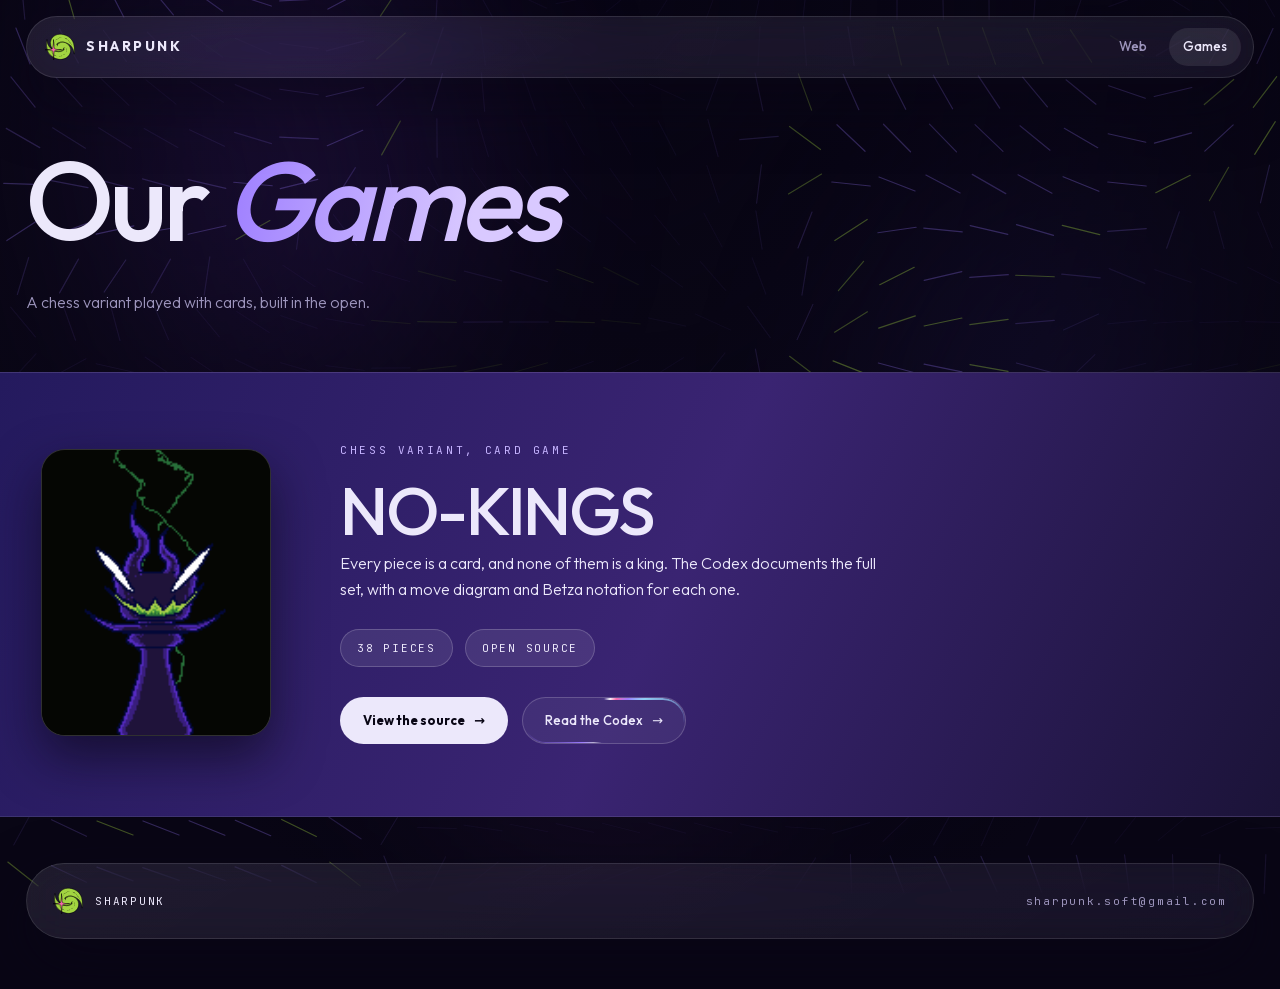
==== commit 077b0010: "Add DESIGN.md and fix design drift; extract shared CSS to site.css - Logo lime #a2d741 -> logo.svg's" ====
--- a/games/index.html
+++ b/games/index.html
@@ -145,7 +145,7 @@
           </ul>
           <div class="go-row">
             <a class="go go-solid" href="https://github.com/SharpMox/NO-KINGS" target="_blank" rel="noopener">View the source <span class="arw">&rarr;</span></a>
-            <a class="go" href="https://nokings.sharpunk.com/codex.html" target="_blank" rel="noopener">Read the Codex <span class="arw">&rarr;</span></a>
+            <a class="go" href="https://sharpmox.github.io/NO-KINGS/codex" target="_blank" rel="noopener">Read the Codex <span class="arw">&rarr;</span></a>
           </div>
         </div>
       </div>
--- a/site.css
+++ b/site.css
@@ -0,0 +1,231 @@
+/* ============================================================
+   SHARPUNK - shared styles for home, /web/ and /games/.
+   Only rules that are identical on every page live here; each page keeps
+   its own layout inline, after this file, so it can override.
+   Linked as /site.css?v=N: bump N on every change to this file, or
+   returning visitors keep the old copy until .htaccess lets it expire.
+   ============================================================ */
+
+@font-face {
+  font-family: 'Outfit'; src: url(/fonts/outfit.woff2) format('woff2');
+  font-weight: 100 900; font-display: swap;
+}
+@font-face {
+  font-family: 'JetBrains Mono'; src: url(/fonts/jetbrains-mono.woff2) format('woff2');
+  font-weight: 100 800; font-display: swap;
+}
+
+:root {
+  --bg:      #090615;
+  --bg-rgb:  9 6 21;        /* --bg as channels, for shadows and scrims */
+  --solid:   #14102a;       /* opaque stand-in for glass */
+  --violet:  #9b7bff;
+  --violet-rgb: 155 123 255;
+  --violet-2:#6d4ad6;
+  --violet-light: #c6b4ff;
+  --lime:    #a2d541;       /* logo.svg's green */
+  --fg:      #ece8fb;
+  --muted:   #9d95bd;
+  --glass:   rgba(255, 255, 255, .055);
+  --glass-2: rgba(255, 255, 255, .085);
+  --edge:    rgba(255, 255, 255, .11);
+  --edge-2:  rgba(255, 255, 255, .19);
+  --r-panel: 24px;
+  --r-pill:  999px;
+  --shell:   1340px;
+  --display: 'Outfit', system-ui, sans-serif;
+  --mono:    'JetBrains Mono', ui-monospace, monospace;
+}
+
+* { box-sizing: border-box; }
+html { scroll-behavior: smooth; overflow-x: clip; }
+body {
+  margin: 0; background: var(--bg); color: var(--fg);
+  font-family: var(--display); font-size: 16px; line-height: 1.65; font-weight: 300;
+  /* clip, not hidden: hidden on one axis computes the other to auto, which
+     makes body a scroll container. Sticky elements and scroll snap then
+     resolve against body instead of the viewport. */
+  -webkit-font-smoothing: antialiased; overflow-x: clip;
+}
+a { color: inherit; }
+::selection { background: var(--violet); color: var(--bg); }
+.shell { width: 100%; max-width: var(--shell); margin: 0 auto; padding: 0 26px; }
+@media (max-width: 640px) { .shell { padding: 0 18px; } }
+
+/* ---------------- aurora field ---------------- */
+.aurora { position: fixed; inset: 0; z-index: 0; pointer-events: none; overflow: hidden; }
+.aurora i {
+  position: absolute; display: block; border-radius: 50%;
+  filter: blur(90px); opacity: .55; will-change: transform;
+}
+.aurora .b1 { width: 56vw; height: 56vw; left: -12vw; top: -14vw;
+              background: radial-gradient(circle, #5b2ea6, transparent 68%);
+              animation: drift1 28s ease-in-out infinite; }
+.aurora .b2 { width: 48vw; height: 48vw; right: -10vw; top: 12vh;
+              background: radial-gradient(circle, #3a2a8f, transparent 66%);
+              animation: drift2 34s ease-in-out infinite; }
+.aurora .b3 { width: 44vw; height: 44vw; left: 24vw; bottom: -18vw;
+              background: radial-gradient(circle, #7a3f9e, transparent 70%);
+              animation: drift3 40s ease-in-out infinite; }
+@keyframes drift1 { 0%,100% { transform: translate3d(0,0,0) scale(1); }
+                    50%     { transform: translate3d(8vw, 6vh, 0) scale(1.14); } }
+@keyframes drift2 { 0%,100% { transform: translate3d(0,0,0) scale(1.08); }
+                    50%     { transform: translate3d(-7vw, 9vh, 0) scale(.92); } }
+@keyframes drift3 { 0%,100% { transform: translate3d(0,0,0) scale(.96); }
+                    50%     { transform: translate3d(6vw, -8vh, 0) scale(1.1); } }
+.veil { position: fixed; inset: 0; z-index: 1; pointer-events: none;
+        background: radial-gradient(ellipse at 50% 0%, transparent, var(--bg) 78%); }
+
+/* ---------------- glass primitive (web approximation) ---------------- */
+.glass {
+  background: linear-gradient(150deg, var(--glass-2), var(--glass));
+  border: 1px solid var(--edge);
+  box-shadow: inset 0 1px 0 rgba(255,255,255,.14), 0 24px 60px rgb(var(--bg-rgb) / .55);
+  backdrop-filter: blur(22px) saturate(150%);
+  -webkit-backdrop-filter: blur(22px) saturate(150%);
+  border-radius: var(--r-panel);
+}
+@media (prefers-reduced-transparency: reduce) {
+  .glass { background: var(--solid); backdrop-filter: none; -webkit-backdrop-filter: none; }
+}
+/* The .glass top highlight reads as light from above, which works on the big
+   panels but on a pill it just makes the top border look twice as thick as
+   the bottom. Keep the drop shadow, drop the highlight. */
+.nav, .foot-base { box-shadow: 0 24px 60px rgb(var(--bg-rgb) / .55); }
+
+/* ---------------- nav ---------------- */
+header { position: sticky; top: 16px; z-index: 40; padding: 0 26px; }
+.nav {
+  max-width: var(--shell); margin: 0 auto; height: 62px;
+  display: flex; align-items: center; gap: 26px; padding: 0 12px 0 18px;
+  border-radius: var(--r-pill);
+}
+.brand { display: flex; align-items: center; gap: 11px; text-decoration: none; margin-right: auto; }
+.brand img { width: 30px; height: 30px; }
+.brand span { font-weight: 700; letter-spacing: .18em; font-size: 14px; text-transform: uppercase; }
+.nav nav { display: flex; gap: 8px; }
+.nav nav a {
+  text-decoration: none; font-size: 13px; color: var(--muted); font-weight: 500;
+  padding: 8px 14px; border-radius: var(--r-pill);
+  transition: background .3s cubic-bezier(.16,1,.3,1), color .3s cubic-bezier(.16,1,.3,1);
+}
+.nav nav a:hover, .nav nav a:focus-visible,
+.nav nav a[aria-current="page"] { color: var(--fg); background: var(--glass-2); }
+/* The links stay reachable on phones: the wordmark drops instead, and the
+   pills tighten. */
+@media (max-width: 560px) {
+  .brand span { display: none; }
+  .nav { gap: 10px; padding: 0 8px 0 14px; }
+  .nav nav { gap: 2px; }
+  .nav nav a { padding: 8px 10px; font-size: 12px; }
+}
+
+/* ---------------- page header (/web/, /games/) ---------------- */
+/* longhands: the padding shorthand here would zero out the horizontal
+   padding .shell provides, leaving the huge title flush against the
+   viewport edge on narrow screens */
+.page-head { padding-top: 74px; padding-bottom: 56px; }
+.page-head h1 {
+  margin: 0 0 20px; font-weight: 500; letter-spacing: -.04em; line-height: 1;
+  font-size: clamp(3rem, 9vw, 7rem);
+}
+.page-head h1 em {
+  font-style: italic; font-weight: 500;
+  background: linear-gradient(100deg, var(--violet), #d9c9ff 70%);
+  -webkit-background-clip: text; background-clip: text; color: transparent;
+  line-height: 1.15; display: inline-block;
+  /* background-clip: text paints only inside the element's box. An italic
+     run overhangs its advance width on the last glyph and drops below the
+     baseline, so both edges need slack or the final letter is sliced
+     (the d in "made" was rendering as an a). The negative margins hand
+     the space back to the layout. */
+  padding-bottom: .18em; margin-bottom: -.14em;
+  padding-right: .16em; margin-right: -.16em;
+}
+.page-head p { margin: 0; color: var(--muted); max-width: 54ch; font-size: 1rem; }
+@media (max-width: 700px) { .page-head { padding-top: 48px; padding-bottom: 36px; } }
+
+/* ---------------- footer (/web/, /games/) ---------------- */
+footer { padding: 46px 0 50px; }
+.foot-base {
+  display: flex; justify-content: space-between; align-items: center; gap: 18px; flex-wrap: wrap;
+  padding: 22px 26px; border-radius: var(--r-pill);
+  font-family: var(--mono); font-size: 11px; letter-spacing: .16em;
+  text-transform: uppercase; color: var(--muted);
+}
+.foot-base a { color: var(--violet); text-decoration: none; }
+.foot-base a:hover { color: var(--fg); }
+.foot-base .mk { display: flex; align-items: center; gap: 12px; color: var(--fg); text-decoration: none; }
+.foot-base .mk img { width: 30px; height: 30px; }
+
+/* click-to-copy address. A button, not a link: it performs an action
+   rather than navigating, and aria-live announces the confirmation. */
+.mailcopy {
+  font: inherit; color: inherit; letter-spacing: inherit;
+  background: none; border: 0; padding: 0; cursor: pointer;
+}
+.mailcopy:hover { color: var(--violet); }
+.mailcopy:focus-visible { outline: 2px solid var(--violet); outline-offset: 3px; border-radius: 4px; }
+.mailcopy[data-copied] { color: var(--violet); }
+
+/* ---------------- link pill (/web/, /games/) ---------------- */
+.go {
+  display: inline-flex; align-items: center; gap: 9px; text-decoration: none;
+  font-size: 13px; font-weight: 500; color: var(--fg); white-space: nowrap;
+  padding: 12px 22px; border-radius: var(--r-pill);
+  background: var(--glass); border: 1px solid var(--edge-2);
+  transition: background .3s cubic-bezier(.16,1,.3,1), transform .25s cubic-bezier(.16,1,.3,1);
+}
+.go:hover { background: var(--glass-2); transform: translateY(-2px); }
+.go:focus-visible { outline: 2px solid var(--violet); outline-offset: 3px; }
+.go .arw { transition: transform .3s cubic-bezier(.16,1,.3,1); }
+.go:hover .arw { transform: translateX(4px); }
+
+/* ---------------- liquid metal rim ----------------
+   On .btn (home) and .go (/web/, /games/).
+   An iridescent specular edge that travels around the pill, after the
+   liquid-metal component on metal.jakubantalik.com. That one paints two
+   2D canvases per button; this is the CSS equivalent: a conic gradient
+   masked down to just the border ring, with a drop-shadow so the bright
+   part blooms outward the way the reference does.
+   --metal has to be registered with @property: an unregistered custom
+   property is not interpolatable, so the sweep would snap rather than
+   travel. Without @property support the rim still renders, just static. */
+@property --metal {
+  syntax: "<angle>";
+  initial-value: 0deg;
+  inherits: false;
+}
+.btn, .go { position: relative; }
+.btn::before, .go::before {
+  content: ""; position: absolute; inset: 0; border-radius: inherit;
+  padding: 1.5px; pointer-events: none;
+  background: conic-gradient(from var(--metal),
+    transparent 0deg,
+    rgba(255, 255, 255, .95) 16deg,
+    #f769ad 30deg,
+    var(--violet) 48deg,
+    rgba(150, 225, 255, .9) 62deg,
+    transparent 92deg,
+    transparent 186deg,
+    rgba(255, 255, 255, .6) 206deg,
+    var(--violet) 226deg,
+    transparent 262deg,
+    transparent 360deg);
+  /* keep only the ring: the border box minus the content box */
+  -webkit-mask: linear-gradient(#000 0 0) content-box, linear-gradient(#000 0 0);
+  -webkit-mask-composite: xor;
+  mask: linear-gradient(#000 0 0) content-box, linear-gradient(#000 0 0);
+  mask-composite: exclude;
+  filter: drop-shadow(0 0 5px rgb(var(--violet-rgb) / .5));
+  animation: metal-sweep 6s linear infinite;
+}
+@keyframes metal-sweep { to { --metal: 360deg; } }
+
+@media (prefers-reduced-motion: reduce) {
+  /* hold the rim still, but keep it */
+  .btn::before, .go::before { animation: none; }
+  html { scroll-behavior: auto; }
+  .aurora i { animation: none; }
+  .btn, .go, .nav nav a { transition: none; }
+}
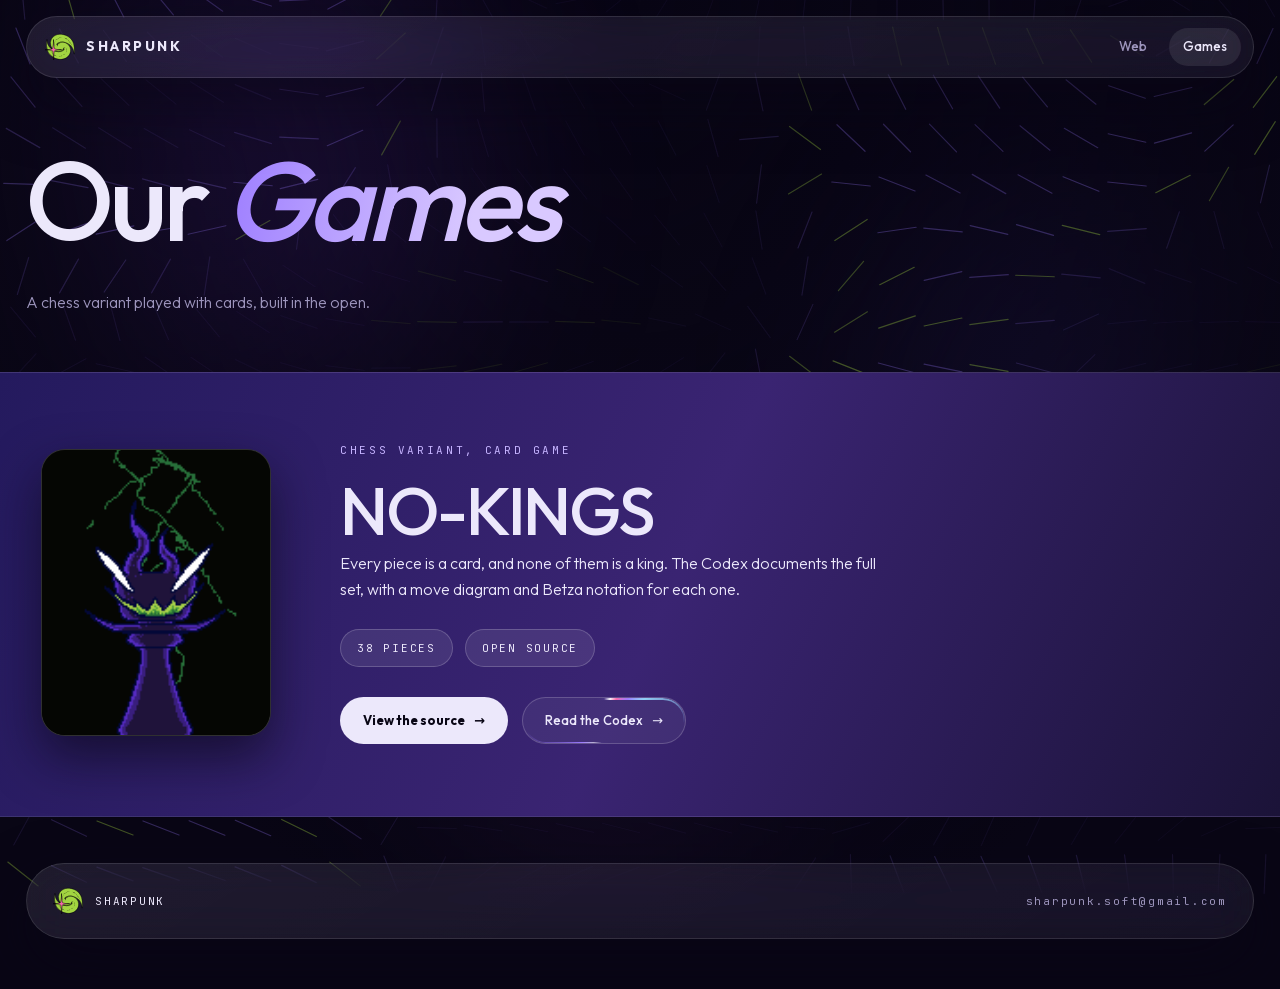
==== commit 450e05b4: "Merge pull request #27 from SharpMox/design-md-fixes Add DESIGN.md and fix design drift; extract sha" ====
--- a/games/index.html
+++ b/games/index.html
@@ -145,7 +145,7 @@
           </ul>
           <div class="go-row">
             <a class="go go-solid" href="https://github.com/SharpMox/NO-KINGS" target="_blank" rel="noopener">View the source <span class="arw">&rarr;</span></a>
-            <a class="go" href="https://sharpmox.github.io/NO-KINGS/codex" target="_blank" rel="noopener">Read the Codex <span class="arw">&rarr;</span></a>
+            <a class="go" href="https://nokings.sharpunk.com/codex.html" target="_blank" rel="noopener">Read the Codex <span class="arw">&rarr;</span></a>
           </div>
         </div>
       </div>
